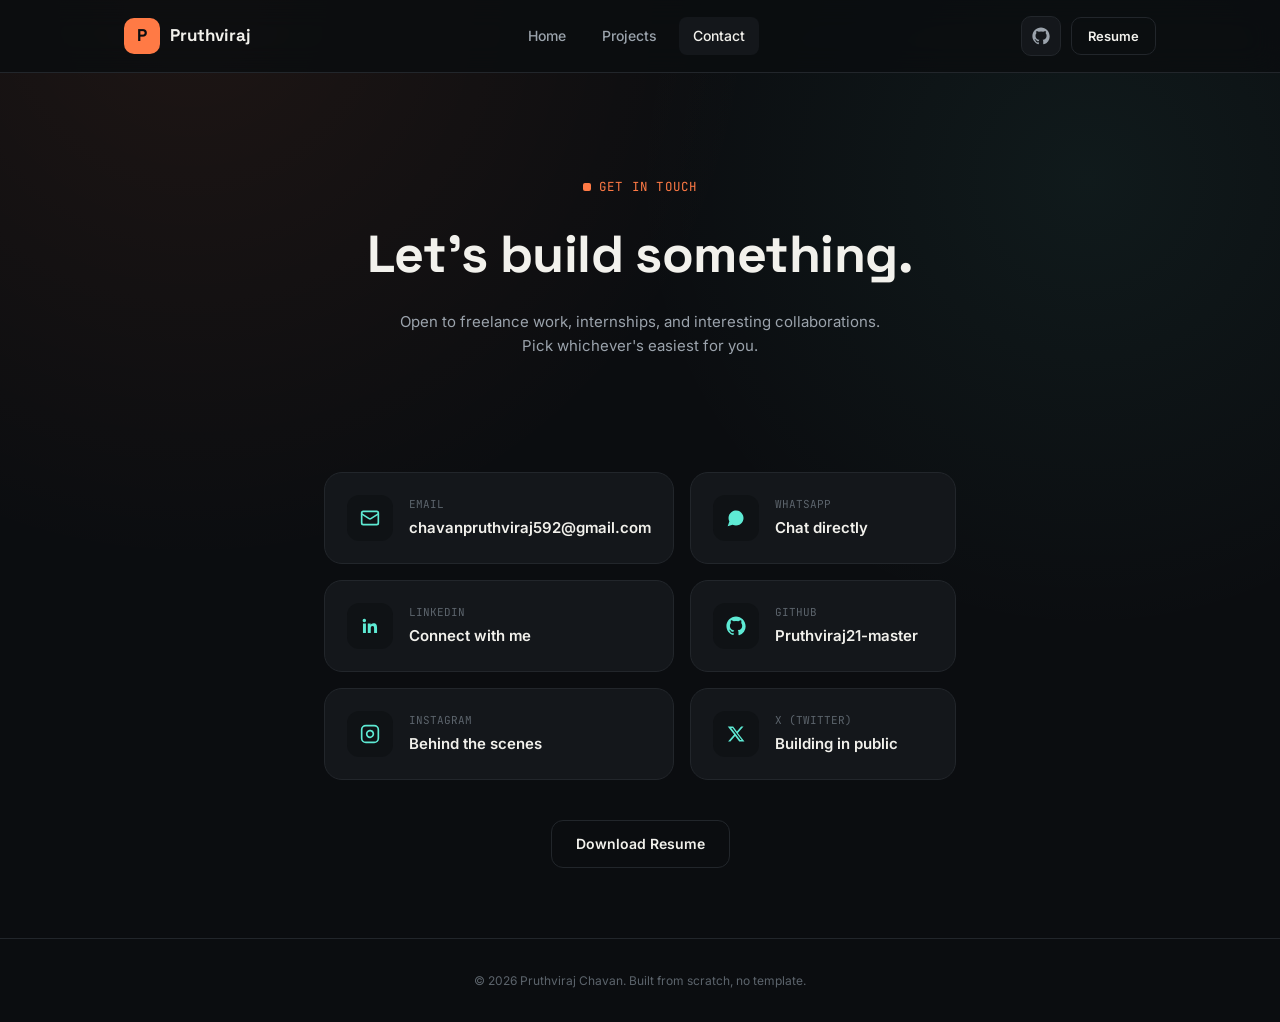
==== contact.html @ e4ed2647 "Create portfolio website" ====
<!DOCTYPE html>
<html lang="en">
  <head>
    <meta charset="UTF-8" />
    <meta name="viewport" content="width=device-width, initial-scale=1" />
    <title>Contact | Pruthviraj Chavan</title>
    <link rel="preconnect" href="https://fonts.googleapis.com" />
    <link rel="preconnect" href="https://fonts.gstatic.com" crossorigin />
    <link
      href="https://fonts.googleapis.com/css2?family=Space+Grotesk:wght@500;600;700&family=JetBrains+Mono:wght@400;500&family=Inter:wght@400;500;600;700&display=swap"
      rel="stylesheet"
    />
    <link rel="stylesheet" href="style.css" />
  </head>
  <body>
    <header>
      <div class="wrap nav-row">
        <a href="index.html" class="brand">
          <span class="brand-mark">P</span>
          <span>Pruthviraj</span>
        </a>
        <nav class="links">
          <a href="index.html" data-page="index.html">Home</a>
          <a href="projects.html" data-page="projects.html">Projects</a>
          <a href="contact.html" data-page="contact.html">Contact</a>
        </nav>
        <div class="nav-actions">
          <a
            class="icon-btn hide-mobile"
            href="https://github.com/pruthviraj21-master"
            target="_blank"
            rel="noopener noreferrer"
            aria-label="GitHub"
          >
            <svg viewBox="0 0 24 24" width="18" height="18" fill="currentColor">
              <path
                d="M12 .5C5.73.5.5 5.73.5 12c0 5.08 3.29 9.39 7.86 10.91.57.1.78-.25.78-.55v-1.94c-3.2.7-3.88-1.54-3.88-1.54-.52-1.34-1.28-1.7-1.28-1.7-1.04-.72.08-.7.08-.7 1.16.08 1.77 1.19 1.77 1.19 1.03 1.77 2.7 1.26 3.36.96.1-.75.4-1.26.73-1.55-2.55-.29-5.23-1.28-5.23-5.7 0-1.26.45-2.29 1.19-3.09-.12-.29-.52-1.47.11-3.06 0 0 .97-.31 3.18 1.18a11 11 0 0 1 5.79 0c2.2-1.49 3.17-1.18 3.17-1.18.63 1.59.23 2.77.11 3.06.74.8 1.19 1.83 1.19 3.09 0 4.43-2.69 5.4-5.25 5.69.41.36.78 1.07.78 2.16v3.2c0 .3.21.66.79.55A10.52 10.52 0 0 0 23.5 12C23.5 5.73 18.27.5 12 .5Z"
              />
            </svg>
          </a>
          <a
            class="btn btn-outline btn-sm hide-mobile"
            href="ZuigoResume.docx"
            target="_blank"
            >Resume</a
          >
          <button
            id="menuToggle"
            class="icon-btn hide-desktop"
            aria-label="Menu"
          >
            <svg
              viewBox="0 0 24 24"
              width="18"
              height="18"
              fill="none"
              stroke="currentColor"
              stroke-width="2"
              stroke-linecap="round"
            >
              <line x1="4" x2="20" y1="7" y2="7" />
              <line x1="4" x2="20" y1="12" y2="12" />
              <line x1="4" x2="20" y1="17" y2="17" />
            </svg>
          </button>
        </div>
      </div>
      <div
        id="mobilePanel"
        class="mobile-panel hide-desktop"
        style="display: none"
      >
        <a href="index.html" data-page="index.html">Home</a>
        <a href="projects.html" data-page="projects.html">Projects</a>
        <a href="contact.html" data-page="contact.html">Contact</a>
        <a href="ZuigoResume.docx" target="_blank">Resume</a>
      </div>
    </header>

    <section class="contact-hero reveal">
      <div class="wrap">
        <span class="kicker" style="justify-content: center">GET IN TOUCH</span>
        <h1 style="margin-top: 14px">Let's build something.</h1>
        <p
          style="
            margin-top: 14px;
            font-size: 15px;
            color: var(--ink-soft);
            max-width: 480px;
            margin-left: auto;
            margin-right: auto;
          "
        >
          Open to freelance work, internships, and interesting collaborations.
          Pick whichever's easiest for you.
        </p>
      </div>
    </section>

    <section style="padding-top: 0">
      <div class="wrap" style="max-width: 680px">
        <div class="contact-grid">
          <a
            href="mailto:chavanpruthviraj592@gmail.com"
            class="card contact-card reveal"
          >
            <span class="ic">
              <svg
                viewBox="0 0 24 24"
                width="20"
                height="20"
                fill="none"
                stroke="currentColor"
                stroke-width="2"
              >
                <rect width="20" height="16" x="2" y="4" rx="2" />
                <path d="m22 7-8.97 5.7a1.94 1.94 0 0 1-2.06 0L2 7" />
              </svg>
            </span>
            <div>
              <div class="label">EMAIL</div>
              <!-- TODO: replace with your real email -->
              <div class="value">chavanpruthviraj592@gmail.com</div>
            </div>
          </a>

          <a
            href="https://wa.me/917499817978"
            target="_blank"
            rel="noopener noreferrer"
            class="card contact-card reveal"
          >
            <span class="ic">
              <svg
                viewBox="0 0 24 24"
                width="20"
                height="20"
                fill="currentColor"
              >
                <path d="M7.9 20A9 9 0 1 0 4 16.1L2 22Z" />
              </svg>
            </span>
            <div>
              <div class="label">WHATSAPP</div>
              <div class="value">Chat directly</div>
            </div>
          </a>

          <a
            href="https://linkedin.com/in/..."
            target="_blank"
            rel="noopener noreferrer"
            class="card contact-card reveal"
          >
            <span class="ic">
              <svg
                viewBox="0 0 24 24"
                width="20"
                height="20"
                fill="currentColor"
              >
                <path
                  d="M20.45 20.45h-3.56v-5.57c0-1.33-.02-3.03-1.85-3.03-1.85 0-2.14 1.45-2.14 2.94v5.66H9.34V9h3.42v1.56h.05c.48-.9 1.64-1.85 3.37-1.85 3.6 0 4.27 2.37 4.27 5.46v6.28ZM5.34 7.43a2.07 2.07 0 1 1 0-4.13 2.07 2.07 0 0 1 0 4.13ZM7.12 20.45H3.56V9h3.56v11.45Z"
                />
              </svg>
            </span>
            <div>
              <div class="label">LINKEDIN</div>
              <div class="value">Connect with me</div>
            </div>
          </a>

          <a
            href="https://github.com/pruthviraj21-master"
            target="_blank"
            rel="noopener noreferrer"
            class="card contact-card reveal"
          >
            <span class="ic">
              <svg
                viewBox="0 0 24 24"
                width="20"
                height="20"
                fill="currentColor"
              >
                <path
                  d="M12 .5C5.73.5.5 5.73.5 12c0 5.08 3.29 9.39 7.86 10.91.57.1.78-.25.78-.55v-1.94c-3.2.7-3.88-1.54-3.88-1.54-.52-1.34-1.28-1.7-1.28-1.7-1.04-.72.08-.7.08-.7 1.16.08 1.77 1.19 1.77 1.19 1.03 1.77 2.7 1.26 3.36.96.1-.75.4-1.26.73-1.55-2.55-.29-5.23-1.28-5.23-5.7 0-1.26.45-2.29 1.19-3.09-.12-.29-.52-1.47.11-3.06 0 0 .97-.31 3.18 1.18a11 11 0 0 1 5.79 0c2.2-1.49 3.17-1.18 3.17-1.18.63 1.59.23 2.77.11 3.06.74.8 1.19 1.83 1.19 3.09 0 4.43-2.69 5.4-5.25 5.69.41.36.78 1.07.78 2.16v3.2c0 .3.21.66.79.55A10.52 10.52 0 0 0 23.5 12C23.5 5.73 18.27.5 12 .5Z"
                />
              </svg>
            </span>
            <div>
              <div class="label">GITHUB</div>
              <div class="value">Pruthviraj21-master</div>
            </div>
          </a>

          <a
            href="https://www.instagram.com/solofounder_/"
            target="_blank"
            rel="noopener noreferrer"
            class="card contact-card reveal"
          >
            <span class="ic">
              <svg
                viewBox="0 0 24 24"
                width="20"
                height="20"
                fill="none"
                stroke="currentColor"
                stroke-width="2"
              >
                <rect width="20" height="20" x="2" y="2" rx="5" />
                <path d="M16 11.37A4 4 0 1 1 12.63 8 4 4 0 0 1 16 11.37z" />
                <line x1="17.5" x2="17.51" y1="6.5" y2="6.5" />
              </svg>
            </span>
            <div>
              <div class="label">INSTAGRAM</div>
              <div class="value">Behind the scenes</div>
            </div>
          </a>

          <a
            href="https://x.com/Pruthviraj74"
            target="_blank"
            rel="noopener noreferrer"
            class="card contact-card reveal"
          >
            <span class="ic">
              <svg
                viewBox="0 0 24 24"
                width="18"
                height="18"
                fill="currentColor"
              >
                <path
                  d="M18.9 2H22l-7.6 8.7L23.3 22h-7l-5.5-7.2L4.5 22H1.4l8.1-9.3L1 2h7.2l5 6.6L18.9 2Zm-1.2 18h1.7L7.4 4h-1.8l12.1 16Z"
                />
              </svg>
            </span>
            <div>
              <div class="label">X (TWITTER)</div>
              <div class="value">Building in public</div>
            </div>
          </a>
        </div>

        <div style="text-align: center; margin-top: 40px">
          <a href="ZuigoResume.docx" target="_blank" class="btn btn-outline"
            >Download Resume</a
          >
        </div>
      </div>
    </section>

    <footer>
      © <span data-year></span> Pruthviraj Chavan. Built from scratch, no
      template.
    </footer>

    <script src="script.js"></script>
  </body>
</html>
---- style.css ----
:root{
  --bg:#0B0D10; --bg-alt:#14171B; --bg-sunk:#0F1215;
  --ink:#F2F1EC; --ink-soft:#9BA3AC; --ink-faint:#5C646C;
  --border:#22262B;
  --accent:#FF7A45; --accent-ink:#0B0D10;
  --accent2:#5EEAD4;
  --success:#34D399; --success-bg:#0F2620;
  --shadow: 0 20px 60px rgba(0,0,0,0.45);
  --radius: 18px;
}
*,*::before,*::after{box-sizing:border-box}
html{scroll-behavior:smooth}
body{
  margin:0; background:var(--bg); color:var(--ink);
  font-family:Inter,system-ui,sans-serif; line-height:1.6;
  -webkit-font-smoothing:antialiased;
  background-image:
    radial-gradient(circle at 15% 0%, rgba(255,122,69,0.08), transparent 40%),
    radial-gradient(circle at 85% 20%, rgba(94,234,212,0.06), transparent 35%);
  background-attachment:fixed;
}
h1,h2,h3,h4{font-family:"Space Grotesk",Inter,sans-serif; margin:0; letter-spacing:-0.01em; color:var(--ink)}
p{margin:0}
a{color:inherit; text-decoration:none}
button{font-family:inherit; cursor:pointer}
img{max-width:100%; display:block}
.mono{font-family:"JetBrains Mono",monospace}
.wrap{max-width:1080px; margin:0 auto; padding:0 24px}
.kicker{
  display:inline-flex; align-items:center; gap:8px; font-family:"JetBrains Mono",monospace;
  font-size:12.5px; color:var(--accent); letter-spacing:.02em;
}
.kicker::before{content:"";width:8px;height:8px;border-radius:2px;background:var(--accent);display:inline-block}

/* buttons */
.btn{
  display:inline-flex; align-items:center; justify-content:center; gap:8px;
  height:48px; padding:0 24px; border-radius:12px; border:1px solid transparent;
  font-weight:600; font-size:14px; transition:transform .15s ease, background .15s ease, border-color .15s ease;
}
.btn:active{transform:scale(.97)}
.btn-primary{background:var(--accent); color:var(--accent-ink)}
.btn-primary:hover{filter:brightness(1.08)}
.btn-outline{background:transparent; color:var(--ink); border-color:var(--border)}
.btn-outline:hover{border-color:var(--accent); color:var(--accent)}
.btn-sm{height:38px; padding:0 16px; font-size:13px; border-radius:10px}
.icon{width:18px;height:18px;flex-shrink:0}

/* nav */
header{position:sticky; top:0; z-index:50; background:rgba(11,13,16,.85); backdrop-filter:blur(14px); -webkit-backdrop-filter:blur(14px); border-bottom:1px solid var(--border)}
.nav-row{height:72px; display:flex; align-items:center; justify-content:space-between}
.brand{display:flex; align-items:center; gap:10px; font-weight:700; font-size:17px; font-family:"Space Grotesk",sans-serif}
.brand-mark{width:36px;height:36px;border-radius:10px;background:var(--accent);color:var(--accent-ink);display:grid;place-items:center;font-weight:700;font-family:"Space Grotesk",sans-serif}
nav.links{display:none; align-items:center; gap:8px; font-size:14px; font-weight:500}
nav.links a{padding:8px 14px; border-radius:8px; color:var(--ink-soft)}
nav.links a:hover{color:var(--ink)}
nav.links a.active{color:var(--ink); background:var(--bg-alt)}
.nav-actions{display:flex; align-items:center; gap:10px}
.icon-btn{width:40px;height:40px;border-radius:10px;border:1px solid var(--border);background:var(--bg-alt);display:grid;place-items:center;color:var(--ink-soft)}
.icon-btn:hover{color:var(--accent); border-color:var(--accent)}
@media(min-width:840px){ nav.links{display:flex} .hide-desktop{display:none} }
@media(max-width:839px){ .hide-mobile{display:none} }
.mobile-panel{border-top:1px solid var(--border); padding:16px 24px 22px; display:flex; flex-direction:column; gap:4px}
.mobile-panel a{padding:10px 0; font-weight:500; color:var(--ink-soft)}
.mobile-panel a.active{color:var(--accent)}

/* reveal animation */
.reveal{opacity:0; transform:translateY(24px); transition:opacity .6s ease, transform .6s ease}
.reveal.in{opacity:1; transform:translateY(0)}

/* hero */
.hero{padding:80px 0 60px; position:relative; overflow:hidden}
.hero-grid{display:grid; gap:40px; align-items:center}
@media(min-width:900px){ .hero-grid{grid-template-columns:1.2fr .8fr} .hero{padding:110px 0 80px} }
.hero h1{font-size:40px; line-height:1.05; margin-top:18px}
@media(min-width:900px){ .hero h1{font-size:58px} }
.role-line{margin-top:14px; font-size:18px; color:var(--accent2); font-family:"JetBrains Mono",monospace; min-height:28px}
.role-line .cursor{display:inline-block; width:2px; background:var(--accent2); margin-left:2px; animation:blink 1s step-end infinite}
@keyframes blink{50%{opacity:0}}
.hero p.sub{margin-top:18px; font-size:16px; color:var(--ink-soft); max-width:480px}
.hero-ctas{display:flex; flex-wrap:wrap; gap:12px; margin-top:28px}
.social-row{display:flex; gap:10px; margin-top:28px}
.social-btn{width:42px;height:42px;border-radius:10px;background:var(--bg-alt);border:1px solid var(--border);display:grid;place-items:center;color:var(--ink-soft)}
.social-btn:hover{color:var(--accent); border-color:var(--accent)}

.avatar-wrap{position:relative; width:100%; max-width:280px; margin:0 auto}
.avatar-ring{aspect-ratio:1; border-radius:28px; padding:3px; background:linear-gradient(140deg,var(--accent),var(--accent2)); box-shadow:var(--shadow)}
.avatar-ring img{width:100%; height:100%; object-fit:cover; border-radius:25px; background:var(--bg-alt)}
.avatar-tag{position:absolute; bottom:-14px; left:50%; transform:translateX(-50%); background:var(--bg-alt); border:1px solid var(--border); border-radius:999px; padding:8px 16px; font-size:12px; font-family:"JetBrains Mono",monospace; white-space:nowrap; box-shadow:var(--shadow)}

/* sections */
section{padding:70px 0}
.section-head{margin-bottom:36px}
.section-head h2{font-size:28px}
@media(min-width:900px){ .section-head h2{font-size:34px} }

.card{background:var(--bg-alt); border:1px solid var(--border); border-radius:var(--radius); transition:border-color .2s ease, transform .2s ease}
.quick-facts{display:grid; gap:14px; margin-top:28px}
@media(min-width:640px){ .quick-facts{grid-template-columns:repeat(2,1fr)} }
.quick-fact{padding:18px 20px}
.quick-fact .label{font-size:11px; font-family:"JetBrains Mono",monospace; color:var(--accent2); letter-spacing:.04em}
.quick-fact .value{margin-top:6px; font-size:14.5px; font-weight:500}

.skills-group{margin-top:28px}
.skills-group + .skills-group{margin-top:24px}
.skills-group .label{font-size:12px; font-family:"JetBrains Mono",monospace; color:var(--ink-faint); letter-spacing:.05em}
.chip-row{display:flex; flex-wrap:wrap; gap:10px; margin-top:12px}
.chip{
  padding:9px 14px; border-radius:999px; border:1px solid var(--border); background:var(--bg-alt);
  font-size:13px; font-weight:500; transition:transform .15s ease, border-color .15s ease;
}
.chip:hover{border-color:var(--accent); transform:translateY(-2px)}

.timeline{margin-top:32px; display:flex; flex-direction:column; gap:0}
.timeline-item{position:relative; padding-left:32px; padding-bottom:32px; border-left:1px solid var(--border)}
.timeline-item:last-child{border-color:transparent; padding-bottom:0}
.timeline-item::before{content:""; position:absolute; left:-6px; top:2px; width:11px; height:11px; border-radius:50%; background:var(--accent); box-shadow:0 0 0 4px var(--bg)}
.timeline-item h4{font-size:16px}
.timeline-item .meta{font-size:12.5px; color:var(--accent2); font-family:"JetBrains Mono",monospace; margin-top:4px}
.timeline-item p{margin-top:10px; font-size:14px; color:var(--ink-soft); max-width:600px}

/* project cards */
.project-grid{display:grid; gap:24px; margin-top:32px}
@media(min-width:840px){ .project-grid{grid-template-columns:repeat(2,1fr)} }
.project-card{padding:26px; display:flex; flex-direction:column; height:100%}
.project-card:hover{border-color:var(--accent); transform:translateY(-4px)}
.project-card .tag{font-size:11px; font-family:"JetBrains Mono",monospace; color:var(--accent)}
.project-card h3{font-size:21px; margin-top:10px}
.project-card p.desc{margin-top:12px; font-size:14px; color:var(--ink-soft); line-height:1.65; flex:1}
.tech-row{display:flex; flex-wrap:wrap; gap:8px; margin-top:16px}
.tech-badge{font-size:11.5px; padding:5px 10px; border-radius:6px; background:var(--bg-sunk); border:1px solid var(--border); color:var(--ink-soft); font-family:"JetBrains Mono",monospace}
.project-actions{display:flex; gap:10px; margin-top:20px}

/* contact page */
.contact-hero{text-align:center; padding-top:100px}
.contact-hero h1{font-size:38px}
@media(min-width:900px){ .contact-hero h1{font-size:52px} }
.contact-grid{display:grid; gap:16px; margin-top:44px}
@media(min-width:640px){ .contact-grid{grid-template-columns:repeat(2,1fr)} }
.contact-card{padding:22px; display:flex; align-items:center; gap:16px}
.contact-card:hover{border-color:var(--accent2); transform:translateY(-3px)}
.contact-card .ic{width:46px;height:46px;border-radius:12px;background:var(--bg-sunk);display:grid;place-items:center;color:var(--accent2);flex-shrink:0}
.contact-card .label{font-size:11px; color:var(--ink-faint); font-family:"JetBrains Mono",monospace}
.contact-card .value{margin-top:2px; font-size:15px; font-weight:600}

footer{border-top:1px solid var(--border); padding:32px 0; text-align:center; font-size:12px; color:var(--ink-faint)}

.cta-band{background:var(--bg-alt); border-top:1px solid var(--border); border-bottom:1px solid var(--border); text-align:center; padding:64px 0}
.cta-band h2{font-size:26px}
@media(min-width:900px){ .cta-band h2{font-size:32px} }
.cta-band p{margin-top:10px; color:var(--ink-soft); font-size:14px}
.cta-band .btn{margin-top:24px}

@media (prefers-reduced-motion: reduce){ *{animation:none!important; transition:none!important} .reveal{opacity:1!important; transform:none!important} }
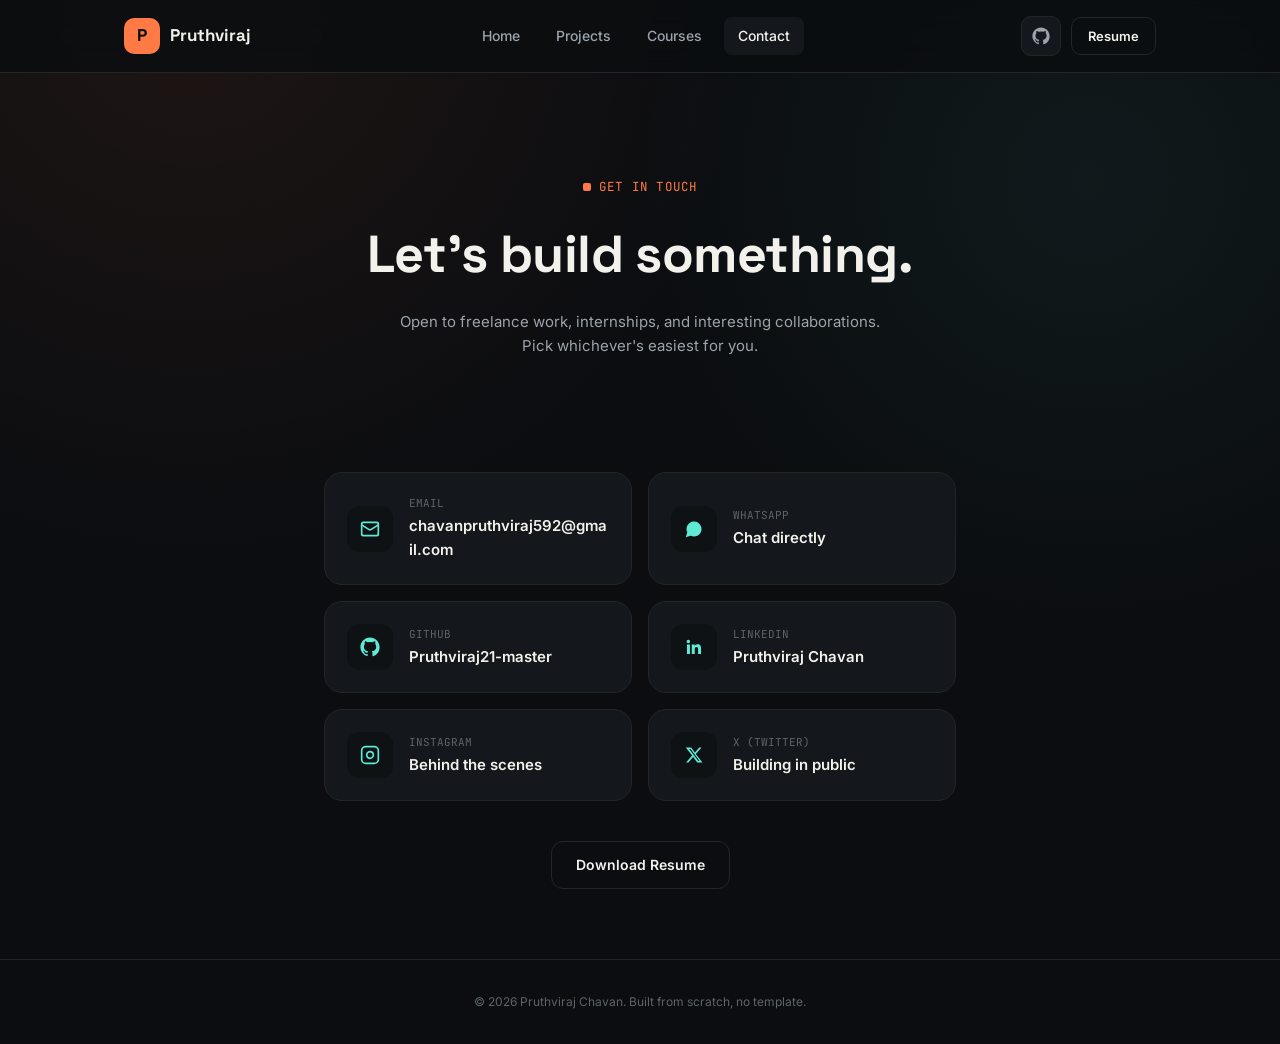
==== commit edd14199: "Update responsive portfolio and courses page" ====
--- a/contact.html
+++ b/contact.html
@@ -22,6 +22,7 @@
         <nav class="links">
           <a href="index.html" data-page="index.html">Home</a>
           <a href="projects.html" data-page="projects.html">Projects</a>
+          <a href="courses.html" data-page="courses.html">Courses</a>
           <a href="contact.html" data-page="contact.html">Contact</a>
         </nav>
         <div class="nav-actions">
@@ -48,6 +49,7 @@
             id="menuToggle"
             class="icon-btn hide-desktop"
             aria-label="Menu"
+            aria-expanded="false"
           >
             <svg
               viewBox="0 0 24 24"
@@ -72,6 +74,7 @@
       >
         <a href="index.html" data-page="index.html">Home</a>
         <a href="projects.html" data-page="projects.html">Projects</a>
+        <a href="courses.html" data-page="courses.html">Courses</a>
         <a href="contact.html" data-page="contact.html">Contact</a>
         <a href="ZuigoResume.docx" target="_blank">Resume</a>
       </div>
@@ -147,7 +150,31 @@
           </a>
 
           <a
-            href="https://linkedin.com/in/..."
+            href="https://github.com/pruthviraj21-master"
+            target="_blank"
+            rel="noopener noreferrer"
+            class="card contact-card reveal"
+          >
+            <span class="ic">
+              <svg
+                viewBox="0 0 24 24"
+                width="20"
+                height="20"
+                fill="currentColor"
+              >
+                <path
+                  d="M12 .5C5.73.5.5 5.73.5 12c0 5.08 3.29 9.39 7.86 10.91.57.1.78-.25.78-.55v-1.94c-3.2.7-3.88-1.54-3.88-1.54-.52-1.34-1.28-1.7-1.28-1.7-1.04-.72.08-.7.08-.7 1.16.08 1.77 1.19 1.77 1.19 1.03 1.77 2.7 1.26 3.36.96.1-.75.4-1.26.73-1.55-2.55-.29-5.23-1.28-5.23-5.7 0-1.26.45-2.29 1.19-3.09-.12-.29-.52-1.47.11-3.06 0 0 .97-.31 3.18 1.18a11 11 0 0 1 5.79 0c2.2-1.49 3.17-1.18 3.17-1.18.63 1.59.23 2.77.11 3.06.74.8 1.19 1.83 1.19 3.09 0 4.43-2.69 5.4-5.25 5.69.41.36.78 1.07.78 2.16v3.2c0 .3.21.66.79.55A10.52 10.52 0 0 0 23.5 12C23.5 5.73 18.27.5 12 .5Z"
+                />
+              </svg>
+            </span>
+            <div>
+              <div class="label">GITHUB</div>
+              <div class="value">Pruthviraj21-master</div>
+            </div>
+          </a>
+
+          <a
+            href="https://www.linkedin.com/in/pruthviraj-chavan-294342310/"
             target="_blank"
             rel="noopener noreferrer"
             class="card contact-card reveal"
@@ -166,31 +193,7 @@
             </span>
             <div>
               <div class="label">LINKEDIN</div>
-              <div class="value">Connect with me</div>
-            </div>
-          </a>
-
-          <a
-            href="https://github.com/pruthviraj21-master"
-            target="_blank"
-            rel="noopener noreferrer"
-            class="card contact-card reveal"
-          >
-            <span class="ic">
-              <svg
-                viewBox="0 0 24 24"
-                width="20"
-                height="20"
-                fill="currentColor"
-              >
-                <path
-                  d="M12 .5C5.73.5.5 5.73.5 12c0 5.08 3.29 9.39 7.86 10.91.57.1.78-.25.78-.55v-1.94c-3.2.7-3.88-1.54-3.88-1.54-.52-1.34-1.28-1.7-1.28-1.7-1.04-.72.08-.7.08-.7 1.16.08 1.77 1.19 1.77 1.19 1.03 1.77 2.7 1.26 3.36.96.1-.75.4-1.26.73-1.55-2.55-.29-5.23-1.28-5.23-5.7 0-1.26.45-2.29 1.19-3.09-.12-.29-.52-1.47.11-3.06 0 0 .97-.31 3.18 1.18a11 11 0 0 1 5.79 0c2.2-1.49 3.17-1.18 3.17-1.18.63 1.59.23 2.77.11 3.06.74.8 1.19 1.83 1.19 3.09 0 4.43-2.69 5.4-5.25 5.69.41.36.78 1.07.78 2.16v3.2c0 .3.21.66.79.55A10.52 10.52 0 0 0 23.5 12C23.5 5.73 18.27.5 12 .5Z"
-                />
-              </svg>
-            </span>
-            <div>
-              <div class="label">GITHUB</div>
-              <div class="value">Pruthviraj21-master</div>
+              <div class="value">Pruthviraj Chavan</div>
             </div>
           </a>
 
@@ -245,7 +248,7 @@
           </a>
         </div>
 
-        <div style="text-align: center; margin-top: 40px">
+        <div class="contact-resume-action">
           <a href="ZuigoResume.docx" target="_blank" class="btn btn-outline"
             >Download Resume</a
           >
--- a/style.css
+++ b/style.css
@@ -129,19 +129,34 @@
 .project-card p.desc{margin-top:12px; font-size:14px; color:var(--ink-soft); line-height:1.65; flex:1}
 .tech-row{display:flex; flex-wrap:wrap; gap:8px; margin-top:16px}
 .tech-badge{font-size:11.5px; padding:5px 10px; border-radius:6px; background:var(--bg-sunk); border:1px solid var(--border); color:var(--ink-soft); font-family:"JetBrains Mono",monospace}
-.project-actions{display:flex; gap:10px; margin-top:20px}
+.project-actions{display:flex; flex-wrap:wrap; gap:10px; margin-top:20px}
 
 /* contact page */
 .contact-hero{text-align:center; padding-top:100px}
 .contact-hero h1{font-size:38px}
 @media(min-width:900px){ .contact-hero h1{font-size:52px} }
 .contact-grid{display:grid; gap:16px; margin-top:44px}
-@media(min-width:640px){ .contact-grid{grid-template-columns:repeat(2,1fr)} }
+@media(min-width:640px){
+  .contact-grid{grid-template-columns:repeat(2,1fr)}
+  .contact-card:last-child:nth-child(odd){grid-column:1/-1; justify-self:center; width:calc(50% - 8px)}
+}
 .contact-card{padding:22px; display:flex; align-items:center; gap:16px}
 .contact-card:hover{border-color:var(--accent2); transform:translateY(-3px)}
 .contact-card .ic{width:46px;height:46px;border-radius:12px;background:var(--bg-sunk);display:grid;place-items:center;color:var(--accent2);flex-shrink:0}
 .contact-card .label{font-size:11px; color:var(--ink-faint); font-family:"JetBrains Mono",monospace}
-.contact-card .value{margin-top:2px; font-size:15px; font-weight:600}
+.contact-card > div{min-width:0}
+.contact-card .value{margin-top:2px; font-size:15px; font-weight:600; overflow-wrap:anywhere}
+.contact-resume-action{margin-top:40px; text-align:center}
+@media(max-width:639px){
+  .contact-hero{padding-top:64px}
+  .contact-hero h1{font-size:34px; line-height:1.12}
+  .contact-grid{gap:12px; margin-top:28px}
+  .contact-card{padding:17px; gap:14px}
+  .contact-card .ic{width:42px;height:42px}
+  .contact-card .value{font-size:14px}
+  .contact-resume-action{margin-top:28px}
+  .contact-resume-action .btn{width:100%}
+}
 
 footer{border-top:1px solid var(--border); padding:32px 0; text-align:center; font-size:12px; color:var(--ink-faint)}
 
